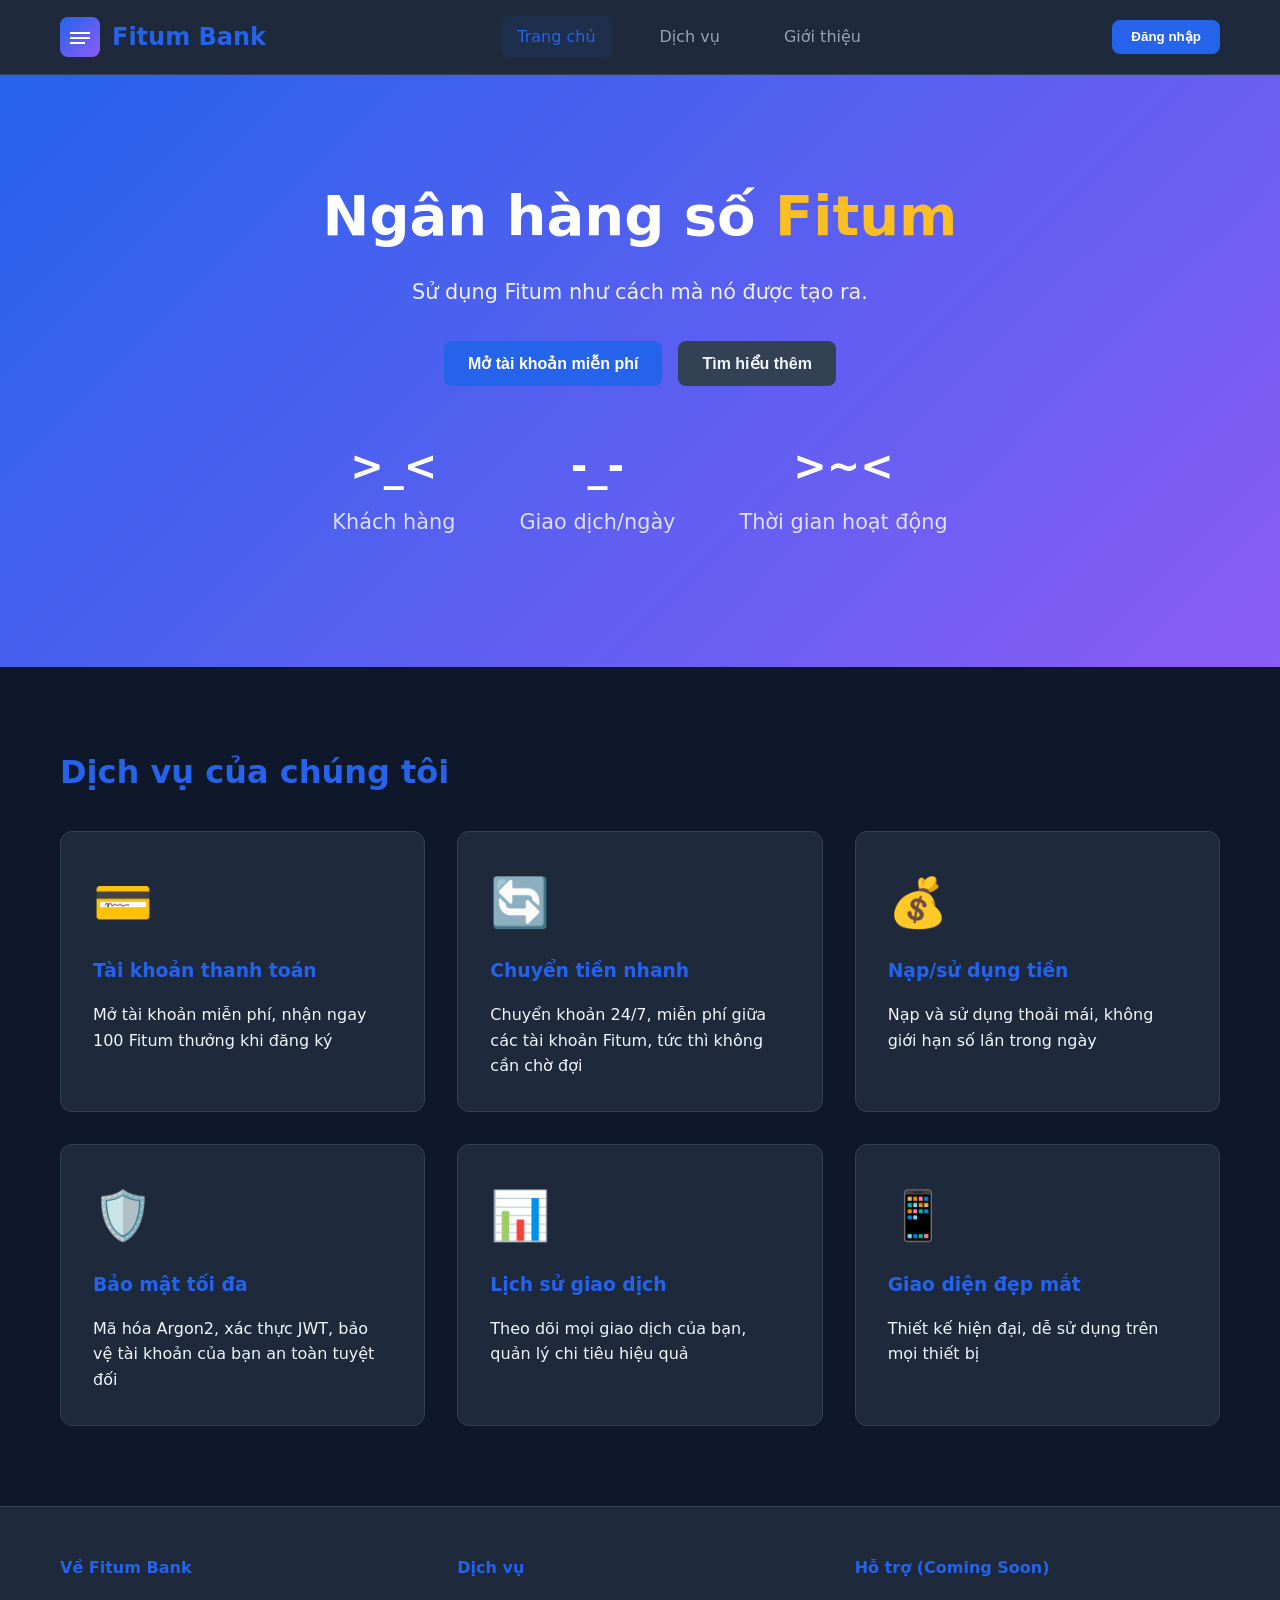
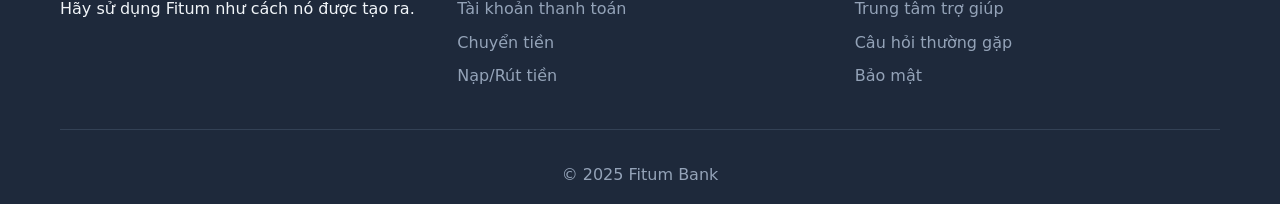
==== index.html @ 44a4ba98 "upload core files" ====
<!DOCTYPE html><html lang="vi"><head><meta charset="UTF-8"><meta name="viewport" content="width=device-width,initial-scale=1"><title>Fitum Bank - Ngân hàng trực tuyến</title><link rel="stylesheet" href="app.css"></head><body><header class="header"><div class="container"><div class="nav-wrapper"><div class="logo"><svg width="40" height="40" viewBox="0 0 40 40"><defs><linearGradient id="g" x1="0%" y1="0%" x2="100%" y2="100%"><stop offset="0%" style="stop-color:#2563eb"/><stop offset="100%" style="stop-color:#8b5cf6"/></linearGradient></defs><rect width="40" height="40" rx="8" fill="url(#g)"/><path d="M10 15h20v2H10zM10 20h20v2H10zM10 25h15v2H10z" fill="#fff"/></svg> <span>Fitum Bank</span></div><nav class="nav"><a href="#home" class="nav-link active">Trang chủ</a> <a href="#services" class="nav-link">Dịch vụ</a> <a href="#about" class="nav-link">Giới thiệu</a></nav><button class="btn-login" onclick="showLoginModal()">Đăng nhập</button></div></div></header><section class="hero" id="home"><div class="container"><div class="hero-content"><h1>Ngân hàng số <span style="color: #fbbf24;">Fitum</span></h1><p>Sử dụng Fitum như cách mà nó được tạo ra.</p><div class="hero-buttons"><button class="btn btn-primary" onclick="showRegisterModal()">Mở tài khoản miễn phí</button> <button class="btn btn-secondary" onclick="scrollToSection('services')">Tìm hiểu thêm</button></div><div class="hero-stats"><div class="stat"><h3>&gt;_&lt;</h3><p>Khách hàng</p></div><div class="stat"><h3>-_-</h3><p>Giao dịch/ngày</p></div><div class="stat"><h3>&gt;~&lt;</h3><p>Thời gian hoạt động</p></div></div></div></div></section><section class="services" id="services"><div class="container"><h2 class="section-title">Dịch vụ của chúng tôi</h2><div class="services-grid"><div class="service-card"><div class="service-icon">💳</div><h3>Tài khoản thanh toán</h3><p>Mở tài khoản miễn phí, nhận ngay 100 Fitum thưởng khi đăng ký</p></div><div class="service-card"><div class="service-icon">🔄</div><h3>Chuyển tiền nhanh</h3><p>Chuyển khoản 24/7, miễn phí giữa các tài khoản Fitum, tức thì không cần chờ đợi</p></div><div class="service-card"><div class="service-icon">💰</div><h3>Nạp/sử dụng tiền</h3><p>Nạp và sử dụng thoải mái, không giới hạn số lần trong ngày</p></div><div class="service-card"><div class="service-icon">🛡️</div><h3>Bảo mật tối đa</h3><p>Mã hóa Argon2, xác thực JWT, bảo vệ tài khoản của bạn an toàn tuyệt đối</p></div><div class="service-card"><div class="service-icon">📊</div><h3>Lịch sử giao dịch</h3><p>Theo dõi mọi giao dịch của bạn, quản lý chi tiêu hiệu quả</p></div><div class="service-card"><div class="service-icon">📱</div><h3>Giao diện đẹp mắt</h3><p>Thiết kế hiện đại, dễ sử dụng trên mọi thiết bị</p></div></div></div></section><footer class="footer"><div class="container"><div class="footer-content"><div class="footer-col"><h4>Về Fitum Bank</h4><p>Hãy sử dụng Fitum như cách nó được tạo ra.</p></div><div class="footer-col"><h4>Dịch vụ</h4><a href="#services">Tài khoản thanh toán</a> <a href="#services">Chuyển tiền</a> <a href="#services">Nạp/Rút tiền</a></div><div class="footer-col"><h4>Hỗ trợ (Coming Soon)</h4><a href="#">Trung tâm trợ giúp</a> <a href="#">Câu hỏi thường gặp</a> <a href="#">Bảo mật</a></div></div><div class="footer-bottom"><p>&copy; 2025 Fitum Bank</p></div></div></footer><div id="loginModal" class="modal"><div class="modal-content"><span class="close" onclick="closeModal('loginModal')">&times;</span><h2>Đăng nhập</h2><form id="loginForm"><div class="form-group"><label>Tên đăng nhập</label> <input type="text" id="loginUsername" required></div><div class="form-group"><label>Mật khẩu</label> <input type="password" id="loginPassword" required></div><button type="submit" class="btn btn-primary btn-full">Đăng nhập</button><p style="text-align: center; margin-top: 1rem; color: var(--text-secondary);">Chưa có tài khoản? <a href="#" onclick="switchToRegister()" style="color: var(--primary); font-weight: 600;">Đăng ký ngay</a></p></form></div></div><div id="registerModal" class="modal"><div class="modal-content"><span class="close" onclick="closeModal('registerModal')">&times;</span><h2>Đăng ký tài khoản</h2><form id="registerForm"><div class="form-group"><label>Họ và tên</label> <input type="text" id="regFullname" required></div><div class="form-group"><label>Tên đăng nhập</label> <input type="text" id="regUsername" required></div><div class="form-group"><label>Email</label> <input type="email" id="regEmail" required></div><div class="form-group"><label>Mật khẩu</label> <input type="password" id="regPassword" required></div><button type="submit" class="btn btn-primary btn-full">Đăng ký</button><p style="text-align: center; margin-top: 1rem; color: var(--text-secondary);">Đã có tài khoản? <a href="#" onclick="switchToLogin()" style="color: var(--primary); font-weight: 600;">Đăng nhập</a></p></form></div></div><script src="app.js"></script></body></html>
---- app.css ----
*{box-sizing:border-box;margin:0;padding:0}:root{--primary:#2563eb;--primary-dark:#1e40af;--secondary:#8b5cf6;--success:#10b981;--danger:#ef4444;--warning:#f59e0b;--bg-main:#0f172a;--bg-card:#1e293b;--bg-light:#334155;--text-primary:#f1f5f9;--text-secondary:#94a3b8;--border:#334155}body{background:var(--bg-main);color:var(--text-primary);font-family:Segoe UI,system-ui,sans-serif;line-height:1.6}.container{margin:0 auto;max-width:1200px;padding:0 20px}.header{background:var(--bg-card);border-bottom:1px solid var(--border);padding:1rem 0;position:sticky;top:0;z-index:100}.nav-wrapper{justify-content:space-between}.logo,.nav-wrapper{align-items:center;display:flex}.logo{color:var(--primary);font-size:1.5rem;font-weight:700;gap:12px}.logo svg{height:40px;width:40px}.nav{display:flex;gap:2rem}.nav-link{border-radius:8px;color:var(--text-secondary);cursor:pointer;font-weight:500;padding:.5rem 1rem;text-decoration:none;transition:all .3s}.nav-link.active,.nav-link:hover{background:var(--bg-light);color:var(--text-primary)}.nav-link.active{background:rgba(37,99,235,.1);color:var(--primary)}.user-menu{align-items:center;display:flex;gap:1rem}.btn-login,.btn-logout{background:var(--primary);border:none;border-radius:8px;color:#fff;cursor:pointer;font-weight:600;padding:.6rem 1.2rem;transition:all .3s}.btn-logout{background:var(--danger)}.btn-login:hover{background:var(--primary-dark)}.btn-logout:hover{background:#dc2626;transform:translateY(-2px)}.hero{background:linear-gradient(135deg,var(--primary) 0,var(--secondary) 100%);color:#fff;padding:6rem 0;text-align:center}.hero h1{font-size:3.5rem;margin-bottom:1rem}.hero p{font-size:1.3rem;margin-bottom:2rem;opacity:.9}.hero-buttons{gap:1rem;margin-bottom:3rem}.hero-buttons,.hero-stats{display:flex;justify-content:center}.hero-stats{gap:4rem;margin-top:3rem}.stat h3{font-size:2.5rem;margin-bottom:.5rem}.stat p{opacity:.8}.services{padding:5rem 0}.services-grid{display:grid;gap:2rem;grid-template-columns:repeat(auto-fit,minmax(300px,1fr))}.service-card{background:var(--bg-card);border:1px solid var(--border);border-radius:12px;padding:2rem;transition:transform .3s}.service-card:hover{box-shadow:0 10px 20px rgba(0,0,0,.3);transform:translateY(-5px)}.service-icon{font-size:3rem;margin-bottom:1rem}.service-card h3{color:var(--primary);margin-bottom:1rem}.dashboard-main{min-height:calc(100vh - 80px);padding:2rem 0}.welcome-banner{background:linear-gradient(135deg,var(--primary),var(--secondary));border-radius:16px;box-shadow:0 10px 40px rgba(0,0,0,.3);margin-bottom:2rem;padding:2.5rem}.welcome-banner h1{font-size:2.5rem;margin-bottom:.5rem}.dashboard-grid,.stats-grid{display:grid;gap:1.5rem;grid-template-columns:repeat(auto-fit,minmax(300px,1fr));margin-bottom:2rem}.dashboard-card,.stat-card{background:var(--bg-card);border:1px solid var(--border);border-radius:16px;box-shadow:0 4px 6px rgba(0,0,0,.2);padding:2rem;transition:all .3s}.dashboard-card:hover{box-shadow:0 10px 20px rgba(0,0,0,.4);transform:translateY(-5px)}.dashboard-card.full-width{grid-column:1/-1}.balance-card{background:linear-gradient(135deg,#667eea,#764ba2);border:none;overflow:hidden;position:relative}.balance-card:before{animation:pulse 4s ease-in-out infinite;background:radial-gradient(circle,hsla(0,0%,100%,.1) 0,transparent 70%);content:"";height:200%;position:absolute;right:-50%;top:-50%;width:200%}@keyframes pulse{0%,to{transform:scale(1)}50%{transform:scale(1.1)}}.card-header{align-items:center;display:flex;justify-content:space-between;margin-bottom:1.5rem;position:relative;z-index:1}.card-icon{filter:drop-shadow(0 4px 6px rgba(0,0,0,.3));font-size:2.5rem}.balance-amount{font-size:3rem;font-weight:700;margin:1rem 0;position:relative;text-shadow:0 2px 4px rgba(0,0,0,.2);z-index:1}.account-number{opacity:.9;position:relative;z-index:1}.stat-card{border-radius:12px;gap:1rem;padding:1.5rem}.stat-card,.stat-icon{align-items:center;display:flex}.stat-icon{border-radius:10px;font-size:1.5rem;height:50px;justify-content:center;width:50px}.stat-icon.income{background:rgba(16,185,129,.2);color:var(--success)}.stat-icon.expense{background:rgba(239,68,68,.2);color:var(--danger)}.stat-icon.total{background:rgba(37,99,235,.2);color:var(--primary)}.stat-info h4{color:var(--text-secondary);font-size:.9rem;font-weight:500}.stat-info p{font-size:1.5rem;font-weight:700;margin-top:.25rem}.quick-actions{display:grid;gap:1rem;grid-template-columns:repeat(2,1fr);margin-top:1.5rem}.action-btn{align-items:center;background:var(--bg-light);border:1px solid var(--border);border-radius:12px;color:var(--text-primary);cursor:pointer;display:flex;flex-direction:column;gap:.5rem;padding:1.5rem;transition:all .3s}.action-btn:hover{background:var(--primary);border-color:var(--primary);box-shadow:0 8px 16px rgba(37,99,235,.3);transform:translateY(-3px)}.action-icon{font-size:2rem}.transaction-item{align-items:center;border-bottom:1px solid var(--border);display:flex;justify-content:space-between;padding:1rem;transition:all .2s}.transaction-item:hover{background:var(--bg-light);border-radius:8px}.transaction-item:last-child{border-bottom:none}.transaction-info{align-items:center;display:flex;flex:1;gap:1rem}.transaction-icon{align-items:center;border-radius:10px;display:flex;font-size:1.2rem;height:40px;justify-content:center;width:40px}.transaction-icon.income{background:rgba(16,185,129,.2);color:var(--success)}.transaction-icon.expense{background:rgba(239,68,68,.2);color:var(--danger)}.transaction-description{font-weight:500;margin-bottom:.25rem}.transaction-date{color:var(--text-secondary);font-size:.85rem}.transaction-amount{font-size:1.2rem;font-weight:600}.transaction-amount.positive{color:var(--success)}.transaction-amount.negative{color:var(--danger)}.btn{border:none;border-radius:8px;cursor:pointer;font-size:1rem;font-weight:600;padding:.8rem 1.5rem;transition:all .3s}.btn-primary{background:var(--primary);color:#fff}.btn-primary:hover{background:var(--primary-dark);box-shadow:0 8px 16px rgba(37,99,235,.3);transform:translateY(-2px)}.btn-secondary{background:var(--bg-light);color:var(--text-primary)}.btn-secondary:hover{background:var(--bg-card)}.btn-full,.modal{width:100%}.modal{backdrop-filter:blur(5px);background:rgba(0,0,0,.7);display:none;height:100%;left:0;position:fixed;top:0;z-index:1000}.modal.active{align-items:center;display:flex;justify-content:center}.modal-content{background:var(--bg-card);border:1px solid var(--border);border-radius:16px;box-shadow:0 20px 60px rgba(0,0,0,.5);max-width:500px;padding:2.5rem;width:90%}.close{color:var(--text-secondary);cursor:pointer;float:right;font-size:2rem;transition:all .3s}.close:hover{color:var(--danger)}.modal-content h2{color:var(--primary)}.form-group,.modal-content h2{margin-bottom:1.5rem}.form-group label{color:var(--text-secondary);display:block;font-weight:500;margin-bottom:.5rem}.form-group input{background:var(--bg-main);border:1px solid var(--border);border-radius:8px;color:var(--text-primary);font-size:1rem;padding:.8rem;transition:all .3s;width:100%}.form-group input:focus{border-color:var(--primary);box-shadow:0 0 0 3px rgba(37,99,235,.1);outline:none}.transfer-info{background:var(--bg-main);border-left:3px solid var(--primary);border-radius:8px;margin:1rem 0;padding:1rem}.profile-info{text-align:center}.profile-avatar{align-items:center;background:linear-gradient(135deg,var(--primary),var(--secondary));border-radius:50%;box-shadow:0 10px 30px rgba(37,99,235,.3);color:#fff;display:flex;font-size:3rem;font-weight:700;height:120px;justify-content:center;margin:0 auto 2rem;width:120px}.profile-details{text-align:left}.profile-item{background:var(--bg-main);border-left:3px solid var(--primary);border-radius:8px;margin-bottom:1.5rem;padding:1rem}.profile-item label{color:var(--text-secondary);display:block;font-size:.9rem;margin-bottom:.25rem}.profile-item p{font-size:1.1rem;font-weight:500}.footer{background:var(--bg-card);border-top:1px solid var(--border);color:var(--text-primary);padding:3rem 0 1rem}.footer-content{display:grid;gap:2rem;grid-template-columns:repeat(auto-fit,minmax(200px,1fr));margin-bottom:2rem}.footer-col h4{color:var(--primary);margin-bottom:1rem}.footer-col a{color:var(--text-secondary);display:block;margin-bottom:.5rem;text-decoration:none}.footer-col a:hover{color:var(--text-primary)}.footer-bottom{border-top:1px solid var(--border);color:var(--text-secondary);padding-top:2rem;text-align:center}.section-title{color:var(--primary);font-size:2rem;margin-bottom:2rem}.dashboard-section{animation:fadeIn .5s ease-in}@keyframes fadeIn{0%{opacity:0;transform:translateY(20px)}to{opacity:1;transform:translateY(0)}}@media (max-width:768px){.nav{display:none}.dashboard-grid,.quick-actions,.stats-grid{grid-template-columns:1fr}.balance-amount{font-size:2rem}.welcome-banner h1{font-size:1.8rem}.hero h1{font-size:2rem}.hero-stats{gap:2rem}.hero-buttons,.hero-stats{flex-direction:column}}
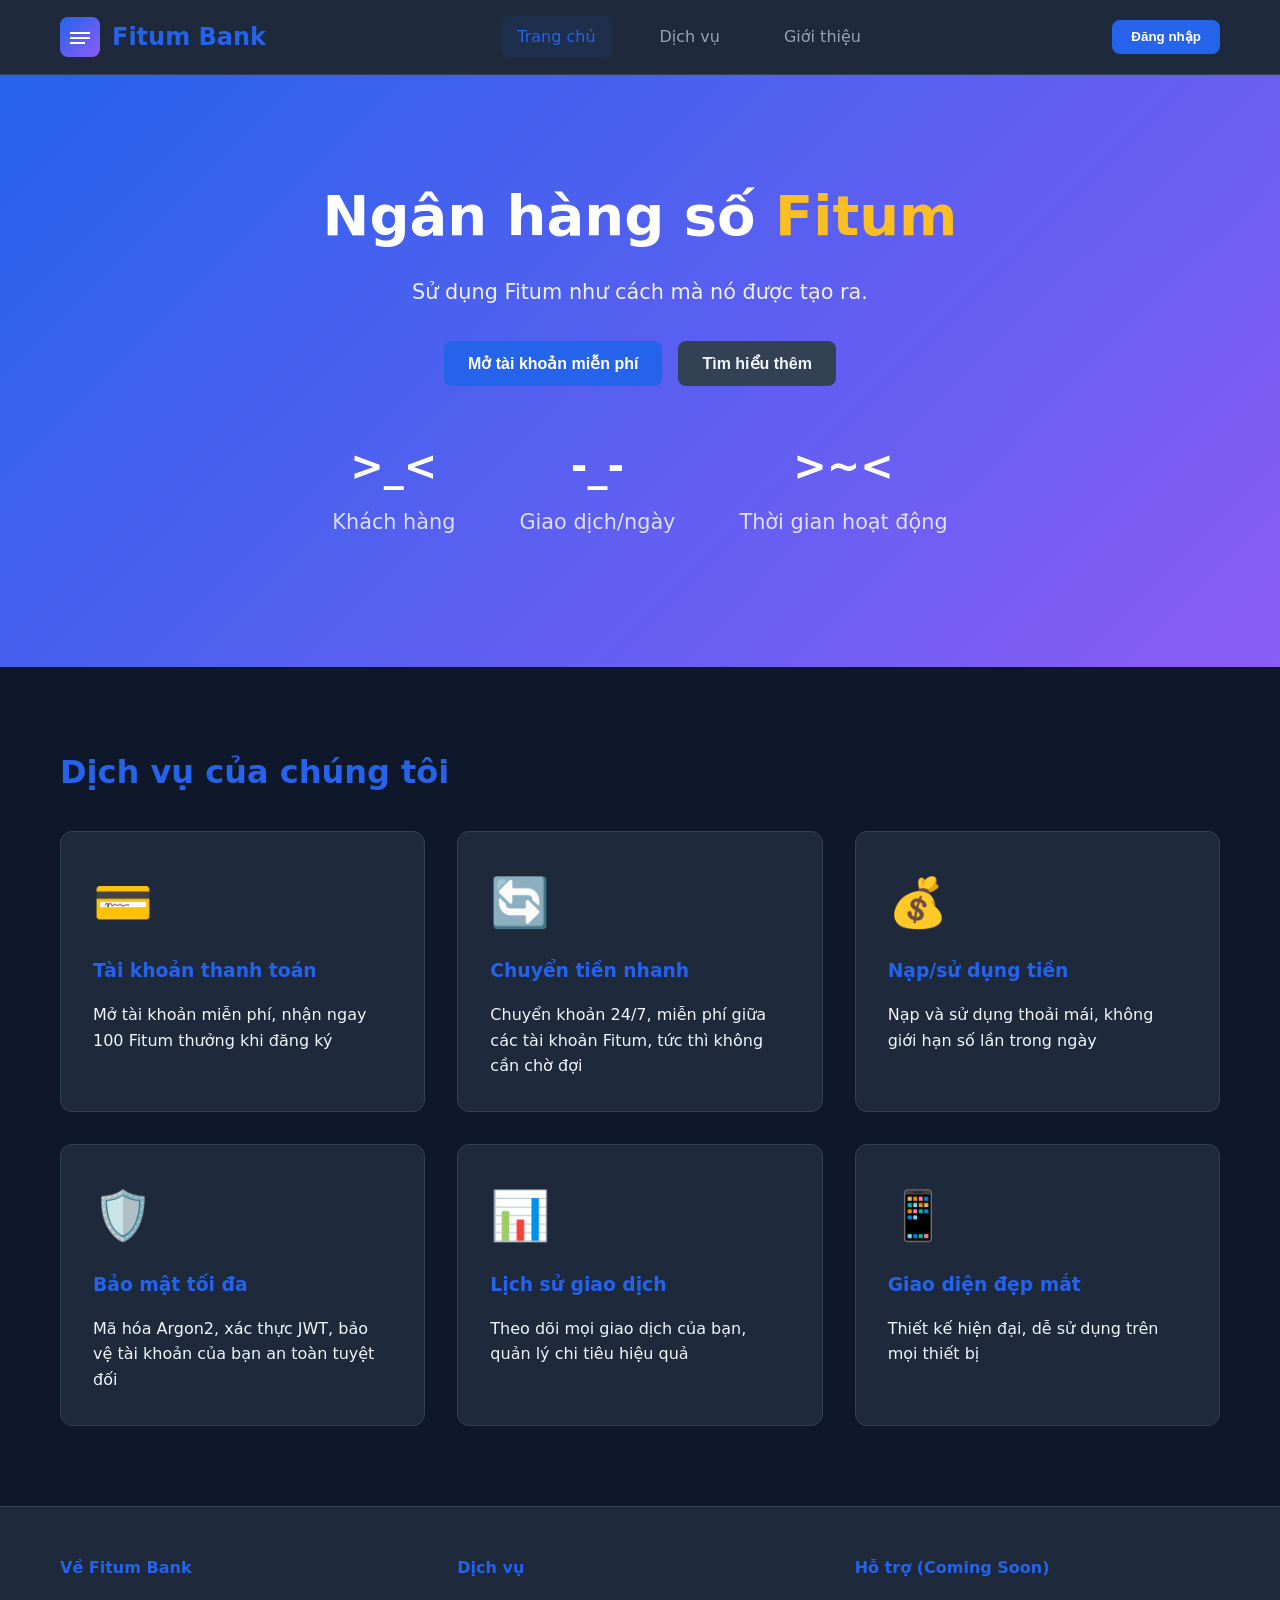
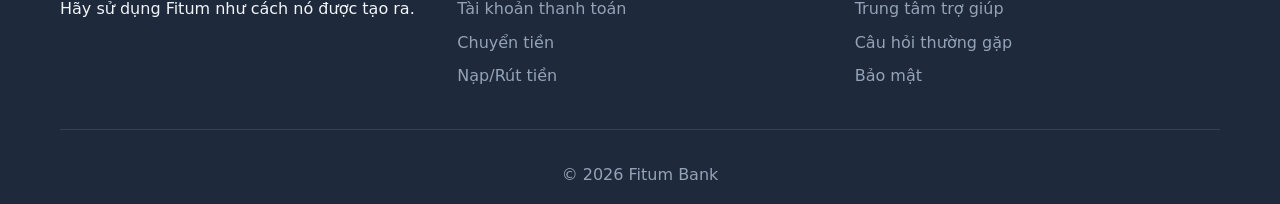
==== commit 26b83917: "Update index.html" ====
--- a/index.html
+++ b/index.html
@@ -1 +1 @@
-<!DOCTYPE html><html lang="vi"><head><meta charset="UTF-8"><meta name="viewport" content="width=device-width,initial-scale=1"><title>Fitum Bank - Ngân hàng trực tuyến</title><link rel="stylesheet" href="app.css"></head><body><header class="header"><div class="container"><div class="nav-wrapper"><div class="logo"><svg width="40" height="40" viewBox="0 0 40 40"><defs><linearGradient id="g" x1="0%" y1="0%" x2="100%" y2="100%"><stop offset="0%" style="stop-color:#2563eb"/><stop offset="100%" style="stop-color:#8b5cf6"/></linearGradient></defs><rect width="40" height="40" rx="8" fill="url(#g)"/><path d="M10 15h20v2H10zM10 20h20v2H10zM10 25h15v2H10z" fill="#fff"/></svg> <span>Fitum Bank</span></div><nav class="nav"><a href="#home" class="nav-link active">Trang chủ</a> <a href="#services" class="nav-link">Dịch vụ</a> <a href="#about" class="nav-link">Giới thiệu</a></nav><button class="btn-login" onclick="showLoginModal()">Đăng nhập</button></div></div></header><section class="hero" id="home"><div class="container"><div class="hero-content"><h1>Ngân hàng số <span style="color: #fbbf24;">Fitum</span></h1><p>Sử dụng Fitum như cách mà nó được tạo ra.</p><div class="hero-buttons"><button class="btn btn-primary" onclick="showRegisterModal()">Mở tài khoản miễn phí</button> <button class="btn btn-secondary" onclick="scrollToSection('services')">Tìm hiểu thêm</button></div><div class="hero-stats"><div class="stat"><h3>&gt;_&lt;</h3><p>Khách hàng</p></div><div class="stat"><h3>-_-</h3><p>Giao dịch/ngày</p></div><div class="stat"><h3>&gt;~&lt;</h3><p>Thời gian hoạt động</p></div></div></div></div></section><section class="services" id="services"><div class="container"><h2 class="section-title">Dịch vụ của chúng tôi</h2><div class="services-grid"><div class="service-card"><div class="service-icon">💳</div><h3>Tài khoản thanh toán</h3><p>Mở tài khoản miễn phí, nhận ngay 100 Fitum thưởng khi đăng ký</p></div><div class="service-card"><div class="service-icon">🔄</div><h3>Chuyển tiền nhanh</h3><p>Chuyển khoản 24/7, miễn phí giữa các tài khoản Fitum, tức thì không cần chờ đợi</p></div><div class="service-card"><div class="service-icon">💰</div><h3>Nạp/sử dụng tiền</h3><p>Nạp và sử dụng thoải mái, không giới hạn số lần trong ngày</p></div><div class="service-card"><div class="service-icon">🛡️</div><h3>Bảo mật tối đa</h3><p>Mã hóa Argon2, xác thực JWT, bảo vệ tài khoản của bạn an toàn tuyệt đối</p></div><div class="service-card"><div class="service-icon">📊</div><h3>Lịch sử giao dịch</h3><p>Theo dõi mọi giao dịch của bạn, quản lý chi tiêu hiệu quả</p></div><div class="service-card"><div class="service-icon">📱</div><h3>Giao diện đẹp mắt</h3><p>Thiết kế hiện đại, dễ sử dụng trên mọi thiết bị</p></div></div></div></section><footer class="footer"><div class="container"><div class="footer-content"><div class="footer-col"><h4>Về Fitum Bank</h4><p>Hãy sử dụng Fitum như cách nó được tạo ra.</p></div><div class="footer-col"><h4>Dịch vụ</h4><a href="#services">Tài khoản thanh toán</a> <a href="#services">Chuyển tiền</a> <a href="#services">Nạp/Rút tiền</a></div><div class="footer-col"><h4>Hỗ trợ (Coming Soon)</h4><a href="#">Trung tâm trợ giúp</a> <a href="#">Câu hỏi thường gặp</a> <a href="#">Bảo mật</a></div></div><div class="footer-bottom"><p>&copy; 2025 Fitum Bank</p></div></div></footer><div id="loginModal" class="modal"><div class="modal-content"><span class="close" onclick="closeModal('loginModal')">&times;</span><h2>Đăng nhập</h2><form id="loginForm"><div class="form-group"><label>Tên đăng nhập</label> <input type="text" id="loginUsername" required></div><div class="form-group"><label>Mật khẩu</label> <input type="password" id="loginPassword" required></div><button type="submit" class="btn btn-primary btn-full">Đăng nhập</button><p style="text-align: center; margin-top: 1rem; color: var(--text-secondary);">Chưa có tài khoản? <a href="#" onclick="switchToRegister()" style="color: var(--primary); font-weight: 600;">Đăng ký ngay</a></p></form></div></div><div id="registerModal" class="modal"><div class="modal-content"><span class="close" onclick="closeModal('registerModal')">&times;</span><h2>Đăng ký tài khoản</h2><form id="registerForm"><div class="form-group"><label>Họ và tên</label> <input type="text" id="regFullname" required></div><div class="form-group"><label>Tên đăng nhập</label> <input type="text" id="regUsername" required></div><div class="form-group"><label>Email</label> <input type="email" id="regEmail" required></div><div class="form-group"><label>Mật khẩu</label> <input type="password" id="regPassword" required></div><button type="submit" class="btn btn-primary btn-full">Đăng ký</button><p style="text-align: center; margin-top: 1rem; color: var(--text-secondary);">Đã có tài khoản? <a href="#" onclick="switchToLogin()" style="color: var(--primary); font-weight: 600;">Đăng nhập</a></p></form></div></div><script src="app.js"></script></body></html>+<!DOCTYPE html><html lang="vi"><head><meta charset="UTF-8"><meta name="viewport" content="width=device-width,initial-scale=1"><title>Fitum Bank - Ngân hàng trực tuyến</title><link rel="stylesheet" href="app.css"></head><body><header class="header"><div class="container"><div class="nav-wrapper"><div class="logo"><svg width="40" height="40" viewBox="0 0 40 40"><defs><linearGradient id="g" x1="0%" y1="0%" x2="100%" y2="100%"><stop offset="0%" style="stop-color:#2563eb"/><stop offset="100%" style="stop-color:#8b5cf6"/></linearGradient></defs><rect width="40" height="40" rx="8" fill="url(#g)"/><path d="M10 15h20v2H10zM10 20h20v2H10zM10 25h15v2H10z" fill="#fff"/></svg> <span>Fitum Bank</span></div><nav class="nav"><a href="#home" class="nav-link active">Trang chủ</a> <a href="#services" class="nav-link">Dịch vụ</a> <a href="#about" class="nav-link">Giới thiệu</a></nav><button class="btn-login" onclick="showLoginModal()">Đăng nhập</button></div></div></header><section class="hero" id="home"><div class="container"><div class="hero-content"><h1>Ngân hàng số <span style="color: #fbbf24;">Fitum</span></h1><p>Sử dụng Fitum như cách mà nó được tạo ra.</p><div class="hero-buttons"><button class="btn btn-primary" onclick="showRegisterModal()">Mở tài khoản miễn phí</button> <button class="btn btn-secondary" onclick="scrollToSection('services')">Tìm hiểu thêm</button></div><div class="hero-stats"><div class="stat"><h3>&gt;_&lt;</h3><p>Khách hàng</p></div><div class="stat"><h3>-_-</h3><p>Giao dịch/ngày</p></div><div class="stat"><h3>&gt;~&lt;</h3><p>Thời gian hoạt động</p></div></div></div></div></section><section class="services" id="services"><div class="container"><h2 class="section-title">Dịch vụ của chúng tôi</h2><div class="services-grid"><div class="service-card"><div class="service-icon">💳</div><h3>Tài khoản thanh toán</h3><p>Mở tài khoản miễn phí, nhận ngay 100 Fitum thưởng khi đăng ký</p></div><div class="service-card"><div class="service-icon">🔄</div><h3>Chuyển tiền nhanh</h3><p>Chuyển khoản 24/7, miễn phí giữa các tài khoản Fitum, tức thì không cần chờ đợi</p></div><div class="service-card"><div class="service-icon">💰</div><h3>Nạp/sử dụng tiền</h3><p>Nạp và sử dụng thoải mái, không giới hạn số lần trong ngày</p></div><div class="service-card"><div class="service-icon">🛡️</div><h3>Bảo mật tối đa</h3><p>Mã hóa Argon2, xác thực JWT, bảo vệ tài khoản của bạn an toàn tuyệt đối</p></div><div class="service-card"><div class="service-icon">📊</div><h3>Lịch sử giao dịch</h3><p>Theo dõi mọi giao dịch của bạn, quản lý chi tiêu hiệu quả</p></div><div class="service-card"><div class="service-icon">📱</div><h3>Giao diện đẹp mắt</h3><p>Thiết kế hiện đại, dễ sử dụng trên mọi thiết bị</p></div></div></div></section><footer class="footer"><div class="container"><div class="footer-content"><div class="footer-col"><h4>Về Fitum Bank</h4><p>Hãy sử dụng Fitum như cách nó được tạo ra.</p></div><div class="footer-col"><h4>Dịch vụ</h4><a href="#services">Tài khoản thanh toán</a> <a href="#services">Chuyển tiền</a> <a href="#services">Nạp/Rút tiền</a></div><div class="footer-col"><h4>Hỗ trợ (Coming Soon)</h4><a href="#">Trung tâm trợ giúp</a> <a href="#">Câu hỏi thường gặp</a> <a href="#">Bảo mật</a></div></div><div class="footer-bottom"><p>&copy; 2026 Fitum Bank</p></div></div></footer><div id="loginModal" class="modal"><div class="modal-content"><span class="close" onclick="closeModal('loginModal')">&times;</span><h2>Đăng nhập</h2><form id="loginForm"><div class="form-group"><label>Tên đăng nhập</label> <input type="text" id="loginUsername" required></div><div class="form-group"><label>Mật khẩu</label> <input type="password" id="loginPassword" required></div><button type="submit" class="btn btn-primary btn-full">Đăng nhập</button><p style="text-align: center; margin-top: 1rem; color: var(--text-secondary);">Chưa có tài khoản? <a href="#" onclick="switchToRegister()" style="color: var(--primary); font-weight: 600;">Đăng ký ngay</a></p></form></div></div><div id="registerModal" class="modal"><div class="modal-content"><span class="close" onclick="closeModal('registerModal')">&times;</span><h2>Đăng ký tài khoản</h2><form id="registerForm"><div class="form-group"><label>Họ và tên</label> <input type="text" id="regFullname" required></div><div class="form-group"><label>Tên đăng nhập</label> <input type="text" id="regUsername" required></div><div class="form-group"><label>Email</label> <input type="email" id="regEmail" required></div><div class="form-group"><label>Mật khẩu</label> <input type="password" id="regPassword" required></div><button type="submit" class="btn btn-primary btn-full">Đăng ký</button><p style="text-align: center; margin-top: 1rem; color: var(--text-secondary);">Đã có tài khoản? <a href="#" onclick="switchToLogin()" style="color: var(--primary); font-weight: 600;">Đăng nhập</a></p></form></div></div><script src="app.js"></script></body></html>
